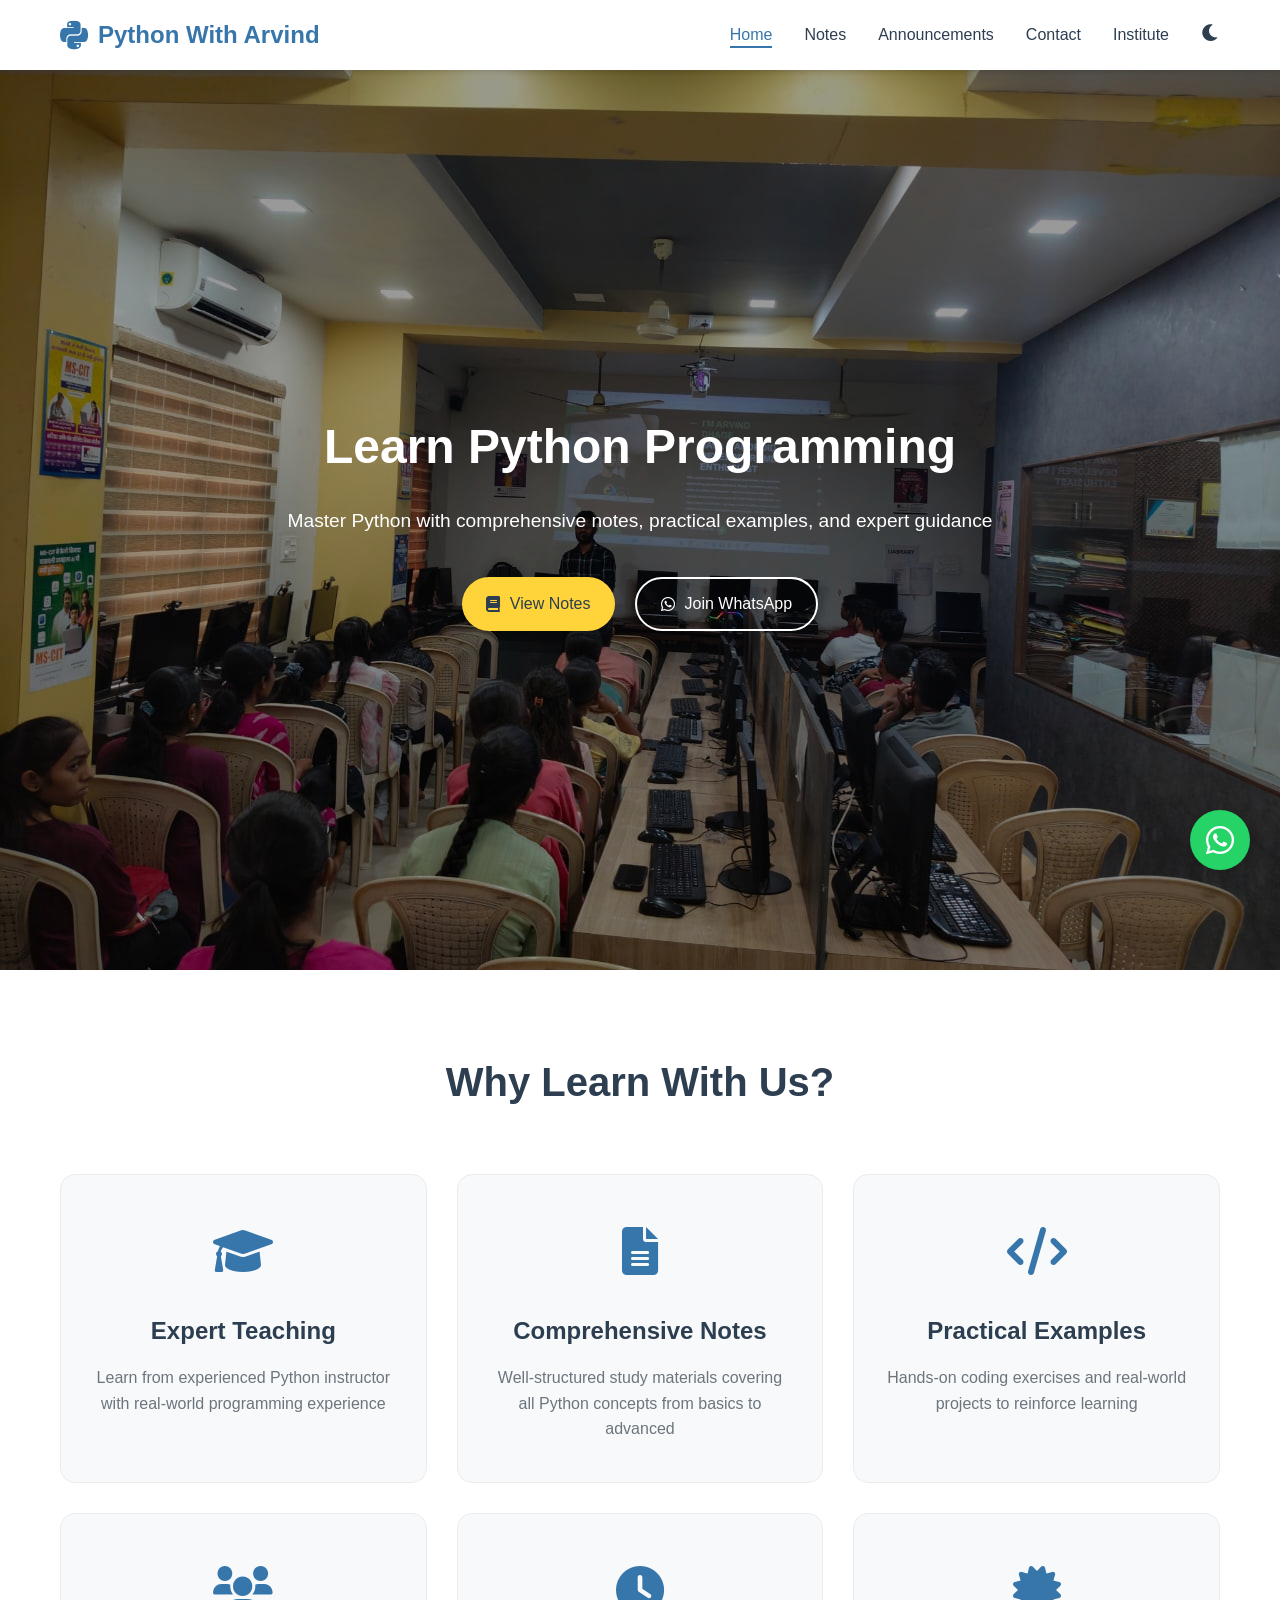
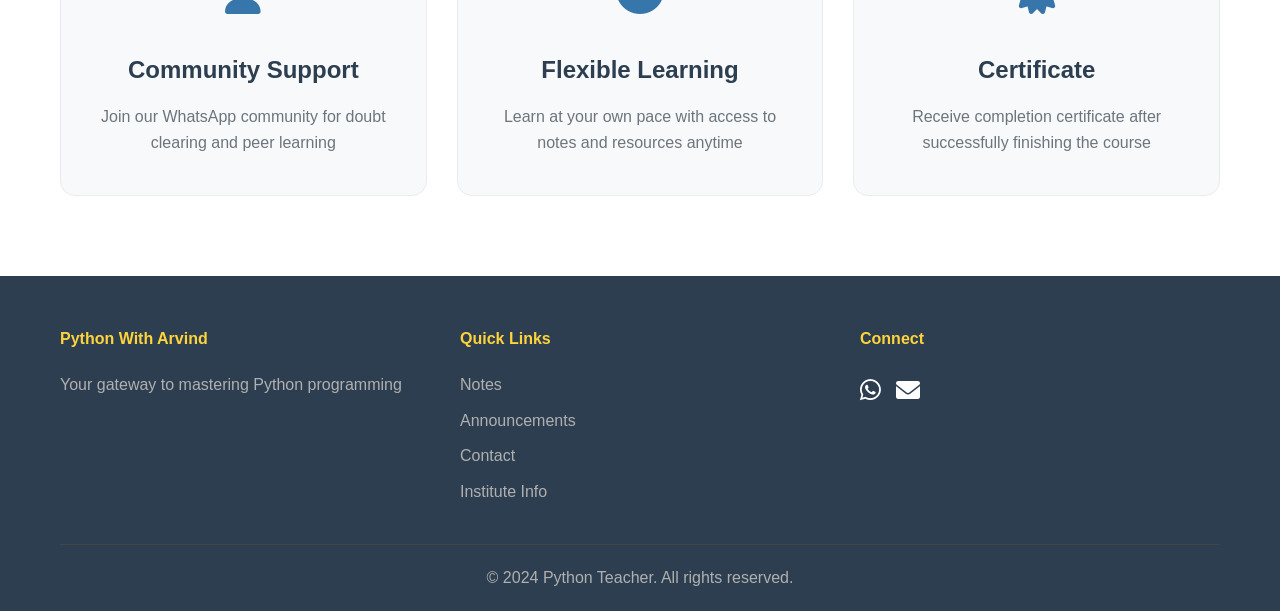
==== index.html @ 3500ff98 "All website uptodate" ====
<!DOCTYPE html>
<html lang="en">
<head>
    <meta charset="UTF-8">
    <meta name="viewport" content="width=device-width, initial-scale=1.0">
    <title>Python With Arvind</title>
    <link rel="stylesheet" href="styles.css">
    <link rel="stylesheet" href="https://cdnjs.cloudflare.com/ajax/libs/font-awesome/6.0.0/css/all.min.css">
</head>
<body>
    <!-- Navigation -->
    <nav class="navbar">
        <div class="nav-container">
            <div class="nav-logo">
                <i class="fab fa-python"></i>
                <span>Python With Arvind</span>
            </div>
            <ul class="nav-menu">
                <li><a href="index.html" class="nav-link active">Home</a></li>
                <li><a href="notes.html" class="nav-link">Notes</a></li>
                <li><a href="announcements.html" class="nav-link">Announcements</a></li>
                <li><a href="contact.html" class="nav-link">Contact</a></li>
                <li><a href="institute.html" class="nav-link">Institute</a></li>
                <li>
                    <button class="dark-mode-toggle" id="darkModeToggle">
                        <i class="fas fa-moon"></i>
                    </button>
                </li>
            </ul>
            <div class="hamburger">
                <span></span>
                <span></span>
                <span></span>
            </div>
        </div>
    </nav>

    <!-- Hero Section -->
    <section class="hero">
        <div class="hero-slider">
            <div class="hero-slide active" style="background-image: url('image/img1.jpeg')"></div>
            <div class="hero-slide" style="background-image: url('image/img2.jpeg')"></div>
            <div class="hero-slide" style="background-image: url('image/img3.jpeg')"></div>
            <div class="hero-slide" style="background-image: url('image/img4.jpeg')"></div>
            <div class="hero-slide" style="background-image: url('image/img5.jpeg')"></div>
            <div class="hero-slide" style="background-image: url('image/img6.jpeg')"></div>
            <div class="hero-slide" style="background-image: url('image/img7.jpeg')"></div>
            <div class="hero-slide" style="background-image: url('image/img8.jpeg')"></div>
            <div class="hero-slide" style="background-image: url('image/img9.jpeg')"></div>
        </div>
        <div class="hero-overlay"></div>
        <div class="hero-content">
            <h1 class="hero-title">Learn Python Programming</h1>
            <p class="hero-subtitle">Master Python with comprehensive notes, practical examples, and expert guidance</p>
            <div class="hero-buttons">
                <a href="notes.html" class="btn btn-primary">
                    <i class="fas fa-book"></i>
                    View Notes
                </a>
                <a href="https://wa.me/1234567890" class="btn btn-secondary" target="_blank">
                    <i class="fab fa-whatsapp"></i>
                    Join WhatsApp
                </a>
            </div>
        </div>
    </section>

    <!-- Features Section -->
    <section class="features">
        <div class="container">
            <h2 class="section-title">Why Learn With Us?</h2>
            <div class="features-grid">
                <div class="feature-card">
                    <div class="feature-icon">
                        <i class="fas fa-graduation-cap"></i>
                    </div>
                    <h3>Expert Teaching</h3>
                    <p>Learn from experienced Python instructor with real-world programming experience</p>
                </div>
                <div class="feature-card">
                    <div class="feature-icon">
                        <i class="fas fa-file-alt"></i>
                    </div>
                    <h3>Comprehensive Notes</h3>
                    <p>Well-structured study materials covering all Python concepts from basics to advanced</p>
                </div>
                <div class="feature-card">
                    <div class="feature-icon">
                        <i class="fas fa-code"></i>
                    </div>
                    <h3>Practical Examples</h3>
                    <p>Hands-on coding exercises and real-world projects to reinforce learning</p>
                </div>
                <div class="feature-card">
                    <div class="feature-icon">
                        <i class="fas fa-users"></i>
                    </div>
                    <h3>Community Support</h3>
                    <p>Join our WhatsApp community for doubt clearing and peer learning</p>
                </div>
                <div class="feature-card">
                    <div class="feature-icon">
                        <i class="fas fa-clock"></i>
                    </div>
                    <h3>Flexible Learning</h3>
                    <p>Learn at your own pace with access to notes and resources anytime</p>
                </div>
                <div class="feature-card">
                    <div class="feature-icon">
                        <i class="fas fa-certificate"></i>
                    </div>
                    <h3>Certificate</h3>
                    <p>Receive completion certificate after successfully finishing the course</p>
                </div>
            </div>
        </div>
    </section>

    <!-- WhatsApp Floating Button -->
    <a href="https://wa.me/1234567890" class="whatsapp-float" target="_blank">
        <i class="fab fa-whatsapp"></i>
    </a>

    <!-- Footer -->
    <footer class="footer">
        <div class="container">
            <div class="footer-content">
                <div class="footer-section">
                    <h4>Python With Arvind</h4>
                    <p>Your gateway to mastering Python programming</p>
                </div>
                <div class="footer-section">
                    <h4>Quick Links</h4>
                    <ul>
                        <li><a href="notes.html">Notes</a></li>
                        <li><a href="announcements.html">Announcements</a></li>
                        <li><a href="contact.html">Contact</a></li>
                        <li><a href="institute.html">Institute Info</a></li>
                    </ul>
                </div>
                <div class="footer-section">
                    <h4>Connect</h4>
                    <div class="social-links">
                        <a href="https://wa.me/1234567890" target="_blank">
                            <i class="fab fa-whatsapp"></i>
                        </a>
                        <a href="mailto:teacher@example.com">
                            <i class="fas fa-envelope"></i>
                        </a>
                    </div>
                </div>
            </div>
            <div class="footer-bottom">
                <p>&copy; 2024 Python Teacher. All rights reserved.</p>
            </div>
        </div>
    </footer>

    <script src="script.js"></script>
</body>
</html>
---- styles.css ----
/* CSS Variables */
:root {
    --primary-color: #3776ab;
    --secondary-color: #4b8bbe;
    --accent-color: #ffd43b;
    --text-dark: #2c3e50;
    --text-light: #6c757d;
    --bg-light: #f8f9fa;
    --bg-white: #ffffff;
    --border-color: #e9ecef;
    --shadow-sm: 0 2px 4px rgba(0,0,0,0.1);
    --shadow-md: 0 4px 6px rgba(0,0,0,0.1);
    --shadow-lg: 0 10px 15px rgba(0,0,0,0.1);
    --transition: all 0.3s ease;
}

/* Dark Mode Variables */
body.dark-mode {
    --primary-color: #4b8bbe;
    --secondary-color: #5ca0d2;
    --accent-color: #ffe066;
    --text-dark: #e9ecef;
    --text-light: #adb5bd;
    --bg-light: #1a1d23;
    --bg-white: #2d3748;
    --border-color: #4a5568;
    --shadow-sm: 0 2px 4px rgba(0,0,0,0.3);
    --shadow-md: 0 4px 6px rgba(0,0,0,0.3);
    --shadow-lg: 0 10px 15px rgba(0,0,0,0.3);
}

/* Reset and Base Styles */
* {
    margin: 0;
    padding: 0;
    box-sizing: border-box;
}

body {
    font-family: 'Segoe UI', Tahoma, Geneva, Verdana, sans-serif;
    line-height: 1.6;
    color: var(--text-dark);
    background-color: var(--bg-light);
    transition: var(--transition);
}

.container {
    max-width: 1200px;
    margin: 0 auto;
    padding: 0 20px;
}

/* Navigation */
.navbar {
    background-color: var(--bg-white);
    box-shadow: var(--shadow-sm);
    position: sticky;
    top: 0;
    z-index: 1000;
    transition: var(--transition);
}

.nav-container {
    max-width: 1200px;
    margin: 0 auto;
    padding: 0 20px;
    display: flex;
    justify-content: space-between;
    align-items: center;
    height: 70px;
}

.nav-logo {
    display: flex;
    align-items: center;
    font-size: 1.5rem;
    font-weight: bold;
    color: var(--primary-color);
}

.nav-logo i {
    margin-right: 10px;
    font-size: 2rem;
}

.nav-menu {
    display: flex;
    list-style: none;
    align-items: center;
    gap: 2rem;
}

.nav-link {
    text-decoration: none;
    color: var(--text-dark);
    font-weight: 500;
    transition: var(--transition);
    position: relative;
}

.nav-link:hover,
.nav-link.active {
    color: var(--primary-color);
}

.nav-link.active::after {
    content: '';
    position: absolute;
    bottom: -5px;
    left: 0;
    right: 0;
    height: 2px;
    background-color: var(--primary-color);
}

.dark-mode-toggle {
    background: none;
    border: none;
    font-size: 1.2rem;
    color: var(--text-dark);
    cursor: pointer;
    transition: var(--transition);
}

.dark-mode-toggle:hover {
    color: var(--primary-color);
}

.hamburger {
    display: none;
    flex-direction: column;
    cursor: pointer;
}

.hamburger span {
    width: 25px;
    height: 3px;
    background-color: var(--text-dark);
    margin: 3px 0;
    transition: var(--transition);
}

/* Hero Section */
.hero {
    position: relative;
    color: white;
    padding: 100px 0;
    text-align: center;
    min-height: 100vh;
    display: flex;
    align-items: center;
    justify-content: center;
    overflow: hidden;
}

.hero-slider {
    position: absolute;
    top: 0;
    left: 0;
    width: 100%;
    height: 100%;
    z-index: 1;
}

.hero-slide {
    position: absolute;
    top: 0;
    left: 0;
    width: 100%;
    height: 100%;
    background-size: cover;
    background-position: center;
    background-repeat: no-repeat;
    opacity: 0;
    transition: opacity 1.5s ease-in-out;
}

.hero-slide.active {
    opacity: 1;
}

.hero-overlay {
    position: absolute;
    top: 0;
    left: 0;
    width: 100%;
    height: 100%;
    background: rgba(0, 0, 0, 0.4);
    z-index: 2;
}

.hero-content {
    position: relative;
    z-index: 3;
    max-width: 800px;
    margin: 0 auto;
    padding: 0 20px;
}

.hero-title {
    font-size: 3rem;
    margin-bottom: 20px;
    animation: fadeInUp 1s ease;
}

.hero-subtitle {
    font-size: 1.2rem;
    margin-bottom: 40px;
    opacity: 0.9;
    animation: fadeInUp 1s ease 0.2s;
    animation-fill-mode: both;
}

.hero-buttons {
    display: flex;
    gap: 20px;
    justify-content: center;
    flex-wrap: wrap;
    animation: fadeInUp 1s ease 0.4s;
    animation-fill-mode: both;
}

/* Buttons */
.btn {
    display: inline-flex;
    align-items: center;
    gap: 10px;
    padding: 12px 24px;
    text-decoration: none;
    border-radius: 50px;
    font-weight: 500;
    transition: var(--transition);
    border: none;
    cursor: pointer;
    font-size: 1rem;
}

.btn-primary {
    background-color: var(--accent-color);
    color: var(--text-dark);
}

.btn-primary:hover {
    transform: translateY(-2px);
    box-shadow: var(--shadow-lg);
}

.btn-secondary {
    background-color: transparent;
    color: white;
    border: 2px solid white;
}

.btn-secondary:hover {
    background-color: white;
    color: var(--primary-color);
    transform: translateY(-2px);
}

/* Features Section */
.features {
    padding: 80px 0;
    background-color: var(--bg-white);
}

.section-title {
    text-align: center;
    font-size: 2.5rem;
    margin-bottom: 60px;
    color: var(--text-dark);
}

.features-grid {
    display: grid;
    grid-template-columns: repeat(auto-fit, minmax(300px, 1fr));
    gap: 30px;
}

.feature-card {
    background-color: var(--bg-light);
    padding: 40px 30px;
    border-radius: 15px;
    text-align: center;
    transition: var(--transition);
    border: 1px solid var(--border-color);
}

.feature-card:hover {
    transform: translateY(-10px);
    box-shadow: var(--shadow-lg);
    border-color: var(--primary-color);
}

.feature-icon {
    font-size: 3rem;
    color: var(--primary-color);
    margin-bottom: 20px;
}

.feature-card h3 {
    font-size: 1.5rem;
    margin-bottom: 15px;
    color: var(--text-dark);
}

.feature-card p {
    color: var(--text-light);
    line-height: 1.6;
}

/* Page Header */
.page-header {
    position: relative;
    color: white;
    padding: 80px 0;
    text-align: center;
    min-height: 60vh;
    display: flex;
    align-items: center;
    justify-content: center;
    overflow: hidden;
    background: linear-gradient(135deg, #3776ab);
}

.institute-slider {
    position: absolute;
    top: 0;
    left: 0;
    width: 100%;
    height: 100%;
    z-index: 1;
}

.institute-slide {
    position: absolute;
    top: 0;
    left: 0;
    width: 100%;
    height: 100%;
    background-size: cover;
    background-position: center;
    background-repeat: no-repeat;
    opacity: 0;
    transition: opacity 1.2s ease-in-out;
}

.institute-slide.active {
    opacity: 1;
}

.institute-overlay {
    position: absolute;
    top: 0;
    left: 0;
    width: 100%;
    height: 100%;
    background: rgba(0, 0, 0, 0.2);
    z-index: 2;
}

.slider-dots {
    position: absolute;
    bottom: 30px;
    left: 50%;
    transform: translateX(-50%);
    display: flex;
    gap: 12px;
    z-index: 4;
}

.dot {
    width: 12px;
    height: 12px;
    border-radius: 50%;
    background-color: rgba(255, 255, 255, 0.5);
    cursor: pointer;
    transition: all 0.3s ease;
    border: 2px solid rgba(255, 255, 255, 0.8);
}

.dot.active,
.dot:hover {
    background-color: white;
    transform: scale(1.2);
}

.page-header .container {
    position: relative;
    z-index: 3;
}

.page-header h1 {
    font-size: 2.5rem;
    margin-bottom: 15px;
}

.page-header p {
    font-size: 1.1rem;
    opacity: 0.9;
}

/* Notes Section */
.notes-section {
    padding: 80px 0;
    background-color: var(--bg-white);
}

.notes-grid {
    display: grid;
    grid-template-columns: repeat(auto-fit, minmax(200px, 1fr));
    gap: 25px;
}

.note-card {
    background-color: var(--bg-light);
    border: 2px solid var(--border-color);
    border-radius: 15px;
    padding: 30px 20px;
    text-align: center;
    cursor: pointer;
    transition: var(--transition);
    aspect-ratio: 1;
    display: flex;
    flex-direction: column;
    justify-content: center;
    align-items: center;
}

.note-card:hover {
    transform: translateY(-5px);
    box-shadow: var(--shadow-md);
    border-color: var(--primary-color);
    background-color: var(--primary-color);
    color: white;
}

.note-card:hover .note-number,
.note-card:hover .note-title,
.note-card:hover .note-icon {
    color: white;
}

.note-number {
    font-size: 1.2rem;
    font-weight: bold;
    color: var(--primary-color);
    margin-bottom: 10px;
}

.note-title {
    font-size: 1rem;
    color: var(--text-dark);
    margin-bottom: 15px;
    font-weight: 500;
}

.note-icon {
    font-size: 2rem;
    color: var(--accent-color);
}

/* Announcements Section */
.announcements-section {
    padding: 80px 0;
    background-color: var(--bg-white);
}

.announcements-list {
    max-width: 800px;
    margin: 0 auto;
}

.announcement-item {
    background-color: var(--bg-light);
    border-left: 4px solid var(--primary-color);
    padding: 25px;
    margin-bottom: 20px;
    border-radius: 8px;
    transition: var(--transition);
}

.announcement-item:hover {
    transform: translateX(10px);
    box-shadow: var(--shadow-md);
}

.announcement-date {
    display: flex;
    align-items: center;
    gap: 10px;
    color: var(--primary-color);
    font-weight: 500;
    margin-bottom: 10px;
}

.announcement-content h3 {
    color: var(--text-dark);
    margin-bottom: 10px;
}

.announcement-content p {
    color: var(--text-light);
    line-height: 1.6;
}

/* Contact Section */
.contact-section {
    padding: 80px 0;
    background-color: var(--bg-white);
}

.contact-content {
    display: grid;
    grid-template-columns: 1fr 1fr;
    gap: 60px;
    align-items: start;
}

.contact-info h2 {
    color: var(--text-dark);
    margin-bottom: 20px;
}

.contact-info p {
    color: var(--text-light);
    margin-bottom: 40px;
    line-height: 1.6;
}

.contact-items {
    display: flex;
    flex-direction: column;
    gap: 30px;
}

.contact-item {
    display: flex;
    align-items: flex-start;
    gap: 20px;
}

.contact-icon {
    background-color: var(--primary-color);
    color: white;
    width: 50px;
    height: 50px;
    border-radius: 50%;
    display: flex;
    align-items: center;
    justify-content: center;
    font-size: 1.2rem;
    flex-shrink: 0;
}

.contact-details h3 {
    color: var(--text-dark);
    margin-bottom: 10px;
}

.contact-details a {
    color: var(--primary-color);
    text-decoration: none;
    display: block;
    margin-bottom: 5px;
}

.contact-details a:hover {
    text-decoration: underline;
}

.contact-details p {
    color: var(--text-light);
}

/* Contact Form */
.contact-form {
    background-color: var(--bg-light);
    padding: 40px;
    border-radius: 15px;
}

.contact-form h2 {
    color: var(--text-dark);
    margin-bottom: 30px;
}

.form-group {
    margin-bottom: 25px;
}

.form-group label {
    display: block;
    margin-bottom: 8px;
    color: var(--text-dark);
    font-weight: 500;
}

.form-group input,
.form-group select,
.form-group textarea {
    width: 100%;
    padding: 12px 15px;
    border: 1px solid var(--border-color);
    border-radius: 8px;
    font-size: 1rem;
    background-color: var(--bg-white);
    color: var(--text-dark);
    transition: var(--transition);
}

.form-group input:focus,
.form-group select:focus,
.form-group textarea:focus {
    outline: none;
    border-color: var(--primary-color);
    box-shadow: 0 0 0 3px rgba(55, 118, 171, 0.1);
}

/* Institute Section */
.institute-section {
    padding: 80px 0;
    background-color: var(--bg-white);
}

.institute-grid {
    display: grid;
    grid-template-columns: repeat(auto-fit, minmax(350px, 1fr));
    gap: 30px;
}

.institute-card {
    background-color: var(--bg-light);
    border-radius: 15px;
    overflow: hidden;
    transition: var(--transition);
    border: 1px solid var(--border-color);
}

.institute-card:hover {
    transform: translateY(-5px);
    box-shadow: var(--shadow-lg);
}

.card-header {
    background-color: var(--primary-color);
    color: white;
    padding: 20px;
    display: flex;
    align-items: center;
    gap: 15px;
}

.card-header i {
    font-size: 1.5rem;
}

.card-header h2 {
    font-size: 1.3rem;
}

.card-content {
    padding: 25px;
}

.card-content ul {
    list-style: none;
    margin-top: 15px;
}

.card-content ul li {
    padding: 8px 0;
    border-bottom: 1px solid var(--border-color);
    color: var(--text-light);
}

.card-content ul li:last-child {
    border-bottom: none;
}

.card-content address {
    font-style: normal;
    line-height: 1.8;
    color: var(--text-light);
}

.map-button-container {
    text-align: center;
    margin-top: 20px;
}

.map-button-container .btn {
    display: inline-flex;
    align-items: center;
    gap: 10px;
    text-decoration: none;
    padding: 12px 24px;
    border-radius: 50px;
    font-weight: 500;
    transition: var(--transition);
    border: none;
    cursor: pointer;
    font-size: 1rem;
    background-color: var(--accent-color);
    color: var(--text-dark);
}

.map-button-container .btn:hover {
    transform: translateY(-2px);
    box-shadow: var(--shadow-lg);
}

.timing-schedule {
    display: flex;
    flex-direction: column;
    gap: 20px;
}

.timing-item {
    padding-bottom: 15px;
    border-bottom: 1px solid var(--border-color);
}

.timing-item:last-child {
    border-bottom: none;
}

.timing-item strong {
    color: var(--text-dark);
    display: block;
    margin-bottom: 5px;
}

.timing-item p {
    color: var(--text-light);
}

.contact-grid {
    display: grid;
    grid-template-columns: 1fr 1fr;
    gap: 20px;
}

.contact-item {
    display: flex;
    align-items: center;
    gap: 15px;
}

.contact-item i {
    color: var(--primary-color);
    font-size: 1.2rem;
    width: 20px;
}

.contact-item div {
    flex: 1;
}

.contact-item strong {
    color: var(--text-dark);
    display: block;
    margin-bottom: 5px;
}

.contact-item a {
    color: var(--primary-color);
    text-decoration: none;
}

.contact-item a:hover {
    text-decoration: underline;
}

.facilities-grid {
    display: grid;
    grid-template-columns: repeat(2, 1fr);
    gap: 15px;
}

.facility-item {
    display: flex;
    align-items: center;
    gap: 10px;
    padding: 10px;
    background-color: var(--bg-white);
    border-radius: 8px;
}

.facility-item i {
    color: var(--primary-color);
    font-size: 1.1rem;
}

.facility-item span {
    color: var(--text-dark);
}

.courses-list {
    display: flex;
    flex-direction: column;
    gap: 15px;
}

.course-item {
    padding: 15px;
    background-color: var(--bg-white);
    border-radius: 8px;
    border-left: 3px solid var(--primary-color);
}

.course-item h4 {
    color: var(--text-dark);
    margin-bottom: 5px;
}

.course-item p {
    color: var(--text-light);
    font-size: 0.9rem;
}

/* WhatsApp Floating Button */
.whatsapp-float {
    position: fixed;
    bottom: 30px;
    right: 30px;
    background-color: #25d366;
    color: white;
    width: 60px;
    height: 60px;
    border-radius: 50%;
    display: flex;
    align-items: center;
    justify-content: center;
    font-size: 2rem;
    text-decoration: none;
    box-shadow: var(--shadow-lg);
    transition: var(--transition);
    z-index: 1000;
}

.whatsapp-float:hover {
    transform: scale(1.1);
    box-shadow: 0 15px 25px rgba(37, 211, 102, 0.3);
}

/* Footer */
.footer {
    background-color: var(--text-dark);
    color: white;
    padding: 50px 0 20px;
}

.footer-content {
    display: grid;
    grid-template-columns: repeat(auto-fit, minmax(250px, 1fr));
    gap: 40px;
    margin-bottom: 30px;
}

.footer-section h4 {
    margin-bottom: 20px;
    color: var(--accent-color);
}

.footer-section p {
    color: #b0b0b0;
    line-height: 1.6;
}

.footer-section ul {
    list-style: none;
}

.footer-section ul li {
    margin-bottom: 10px;
}

.footer-section ul li a {
    color: #b0b0b0;
    text-decoration: none;
    transition: var(--transition);
}

.footer-section ul li a:hover {
    color: var(--accent-color);
}

.social-links {
    display: flex;
    gap: 15px;
}

.social-links a {
    color: white;
    font-size: 1.5rem;
    transition: var(--transition);
}

.social-links a:hover {
    color: var(--accent-color);
    transform: translateY(-3px);
}

.footer-bottom {
    text-align: center;
    padding-top: 20px;
    border-top: 1px solid #444;
    color: #b0b0b0;
}

/* Animations */
@keyframes fadeInUp {
    from {
        opacity: 0;
        transform: translateY(30px);
    }
    to {
        opacity: 1;
        transform: translateY(0);
    }
}

/* Responsive Design */
@media (max-width: 768px) {
    .hamburger {
        display: flex;
    }

    .nav-menu {
        position: fixed;
        left: -100%;
        top: 70px;
        flex-direction: column;
        background-color: var(--bg-white);
        width: 100%;
        text-align: center;
        transition: 0.3s;
        box-shadow: var(--shadow-md);
        padding: 20px 0;
        gap: 0;
    }

    .nav-menu.active {
        left: 0;
    }

    .nav-menu li {
        margin: 15px 0;
    }

    .hero {
        padding: 80px 0;
        min-height: 70vh;
    }

    .hero-title {
        font-size: 2rem;
    }

    .hero-subtitle {
        font-size: 1rem;
    }

    .hero-buttons {
        flex-direction: column;
        align-items: center;
    }

    .features-grid {
        grid-template-columns: 1fr;
    }

    .notes-grid {
        grid-template-columns: repeat(auto-fit, minmax(150px, 1fr));
        gap: 15px;
    }

    .contact-content {
        grid-template-columns: 1fr;
        gap: 40px;
    }

    .institute-grid {
        grid-template-columns: 1fr;
    }

    .contact-grid {
        grid-template-columns: 1fr;
    }

    .facilities-grid {
        grid-template-columns: 1fr;
    }

    .footer-content {
        grid-template-columns: 1fr;
        text-align: center;
    }

    .social-links {
        justify-content: center;
    }

    .whatsapp-float {
        bottom: 20px;
        right: 20px;
        width: 50px;
        height: 50px;
        font-size: 1.5rem;
    }
}

@media (max-width: 480px) {
    .container {
        padding: 0 15px;
    }

    .hero {
        padding: 60px 0;
        min-height: 60vh;
    }

    .page-header {
        padding: 60px 0;
        min-height: 50vh;
    }

    .slider-dots {
        bottom: 20px;
        gap: 8px;
    }

    .dot {
        width: 10px;
        height: 10px;
    }

    .features,
    .notes-section,
    .announcements-section,
    .contact-section,
    .institute-section {
        padding: 60px 0;
    }

    .section-title {
        font-size: 2rem;
    }

    .page-header h1 {
        font-size: 2rem;
    }

    .contact-form {
        padding: 30px 20px;
    }

    .card-content {
        padding: 20px 15px;
    }
}
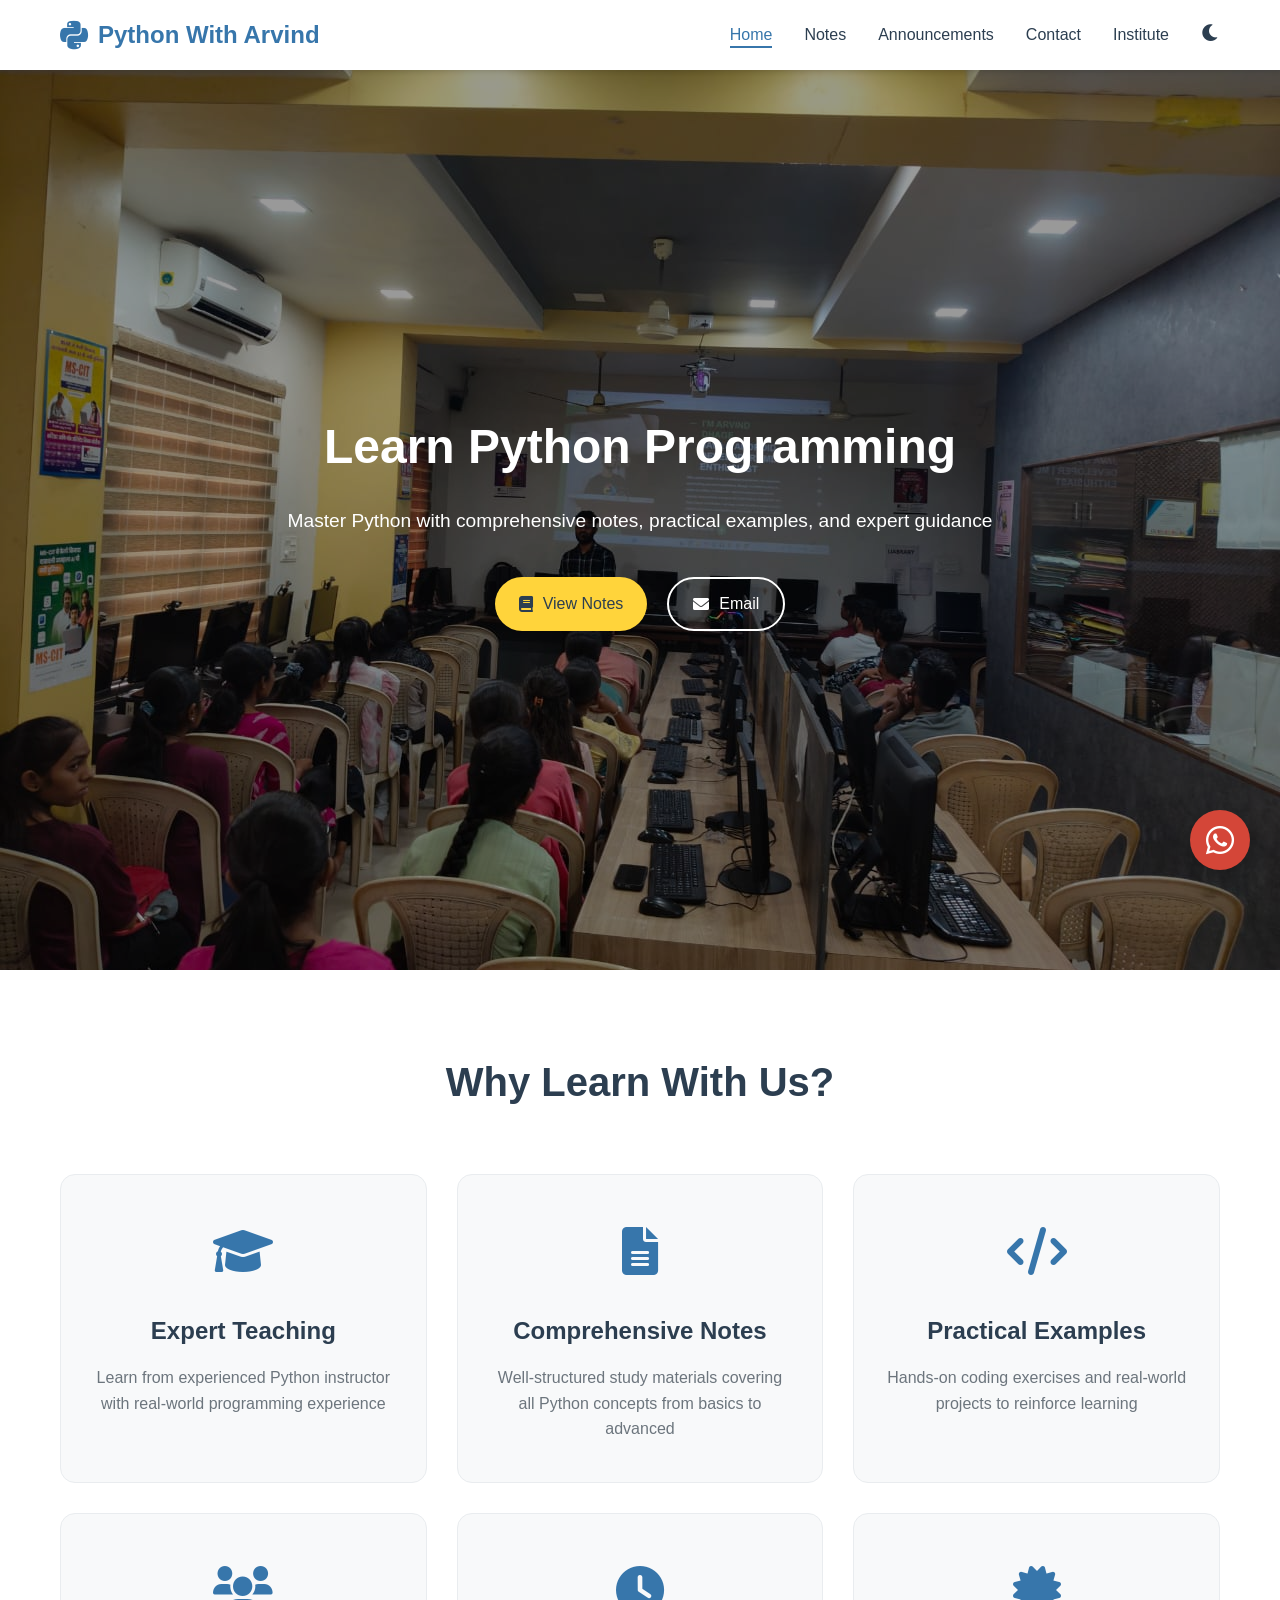
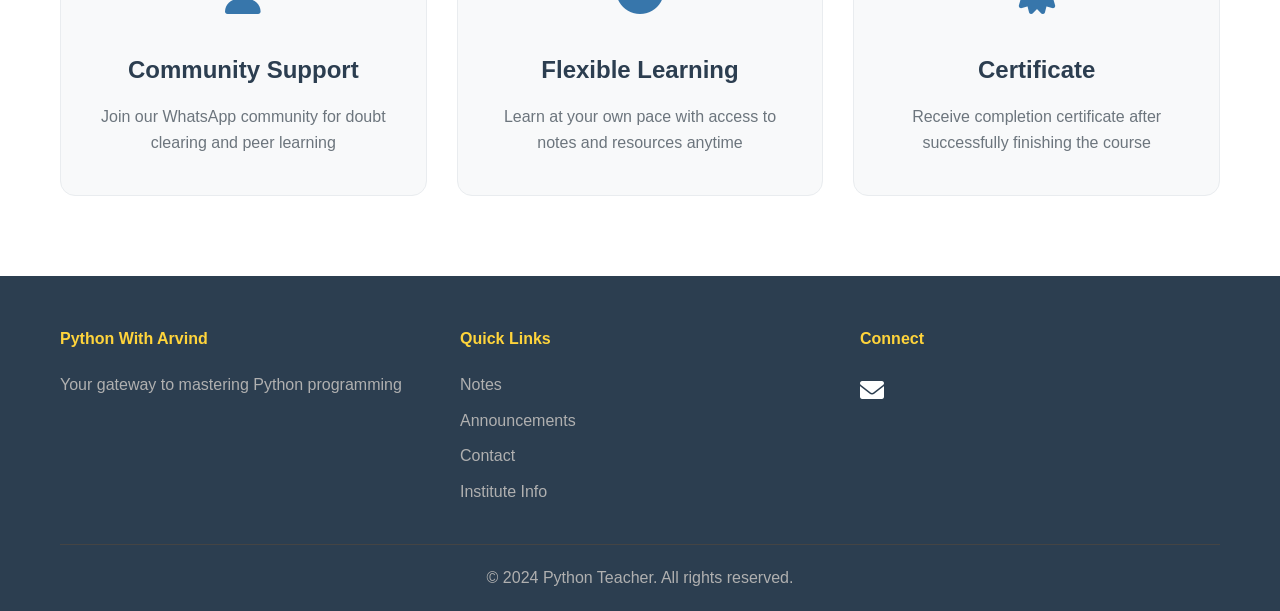
==== commit 5007ba68: "Chapter 1 notes update" ====
--- a/index.html
+++ b/index.html
@@ -57,9 +57,9 @@
                     <i class="fas fa-book"></i>
                     View Notes
                 </a>
-                <a href="https://wa.me/1234567890" class="btn btn-secondary" target="_blank">
-                    <i class="fab fa-whatsapp"></i>
-                    Join WhatsApp
+                <a href="https://mail.google.com/mail/?view=cm&fs=1&to=arvinddhage35@gmail.com" class="btn btn-secondary" target="_blank">
+                    <i class="fas fa-envelope"></i>
+                    Email
                 </a>
             </div>
         </div>
@@ -141,10 +141,8 @@
                 <div class="footer-section">
                     <h4>Connect</h4>
                     <div class="social-links">
-                        <a href="https://wa.me/1234567890" target="_blank">
-                            <i class="fab fa-whatsapp"></i>
-                        </a>
-                        <a href="mailto:teacher@example.com">
+                        
+                        <a href="https://mail.google.com/mail/?view=cm&fs=1&to=arvinddhage35@gmail.com">
                             <i class="fas fa-envelope"></i>
                         </a>
                     </div>
--- a/styles.css
+++ b/styles.css
@@ -311,6 +311,7 @@
 /* Page Header */
 .page-header {
     position: relative;
+    background-color: #4facfe;
     color: white;
     padding: 80px 0;
     text-align: center;
@@ -319,7 +320,47 @@
     align-items: center;
     justify-content: center;
     overflow: hidden;
-    background: linear-gradient(135deg, #3776ab);
+}
+
+.contact-slider {
+    position: absolute;
+    top: 0;
+    left: 0;
+    width: 100%;
+    height: 100%;
+    z-index: 1;
+}
+
+.contact-slide {
+    position: absolute;
+    top: 0;
+    left: 0;
+    width: 100%;
+    height: 100%;
+    background-size: cover;
+    background-position: center;
+    background-repeat: no-repeat;
+    opacity: 0;
+    transition: opacity 1.2s ease-in-out;
+}
+
+.contact-slide.active {
+    opacity: 1;
+}
+
+.contact-overlay {
+    position: absolute;
+    top: 0;
+    left: 0;
+    width: 100%;
+    height: 100%;
+    background: rgba(0, 0, 0, 0.3);
+    z-index: 2;
+}
+
+.page-header .container {
+    position: relative;
+    z-index: 3;
 }
 
 .institute-slider {
@@ -823,7 +864,7 @@
     position: fixed;
     bottom: 30px;
     right: 30px;
-    background-color: #25d366;
+    background-color: #d44638; /* Gmail red */
     color: white;
     width: 60px;
     height: 60px;
@@ -833,14 +874,14 @@
     justify-content: center;
     font-size: 2rem;
     text-decoration: none;
-    box-shadow: var(--shadow-lg);
-    transition: var(--transition);
+    box-shadow: 0 10px 20px rgba(0,0,0,0.2);
+    transition: 0.3s;
     z-index: 1000;
 }
 
 .whatsapp-float:hover {
     transform: scale(1.1);
-    box-shadow: 0 15px 25px rgba(37, 211, 102, 0.3);
+    box-shadow: 0 15px 25px rgba(212, 70, 56, 0.4);
 }
 
 /* Footer */
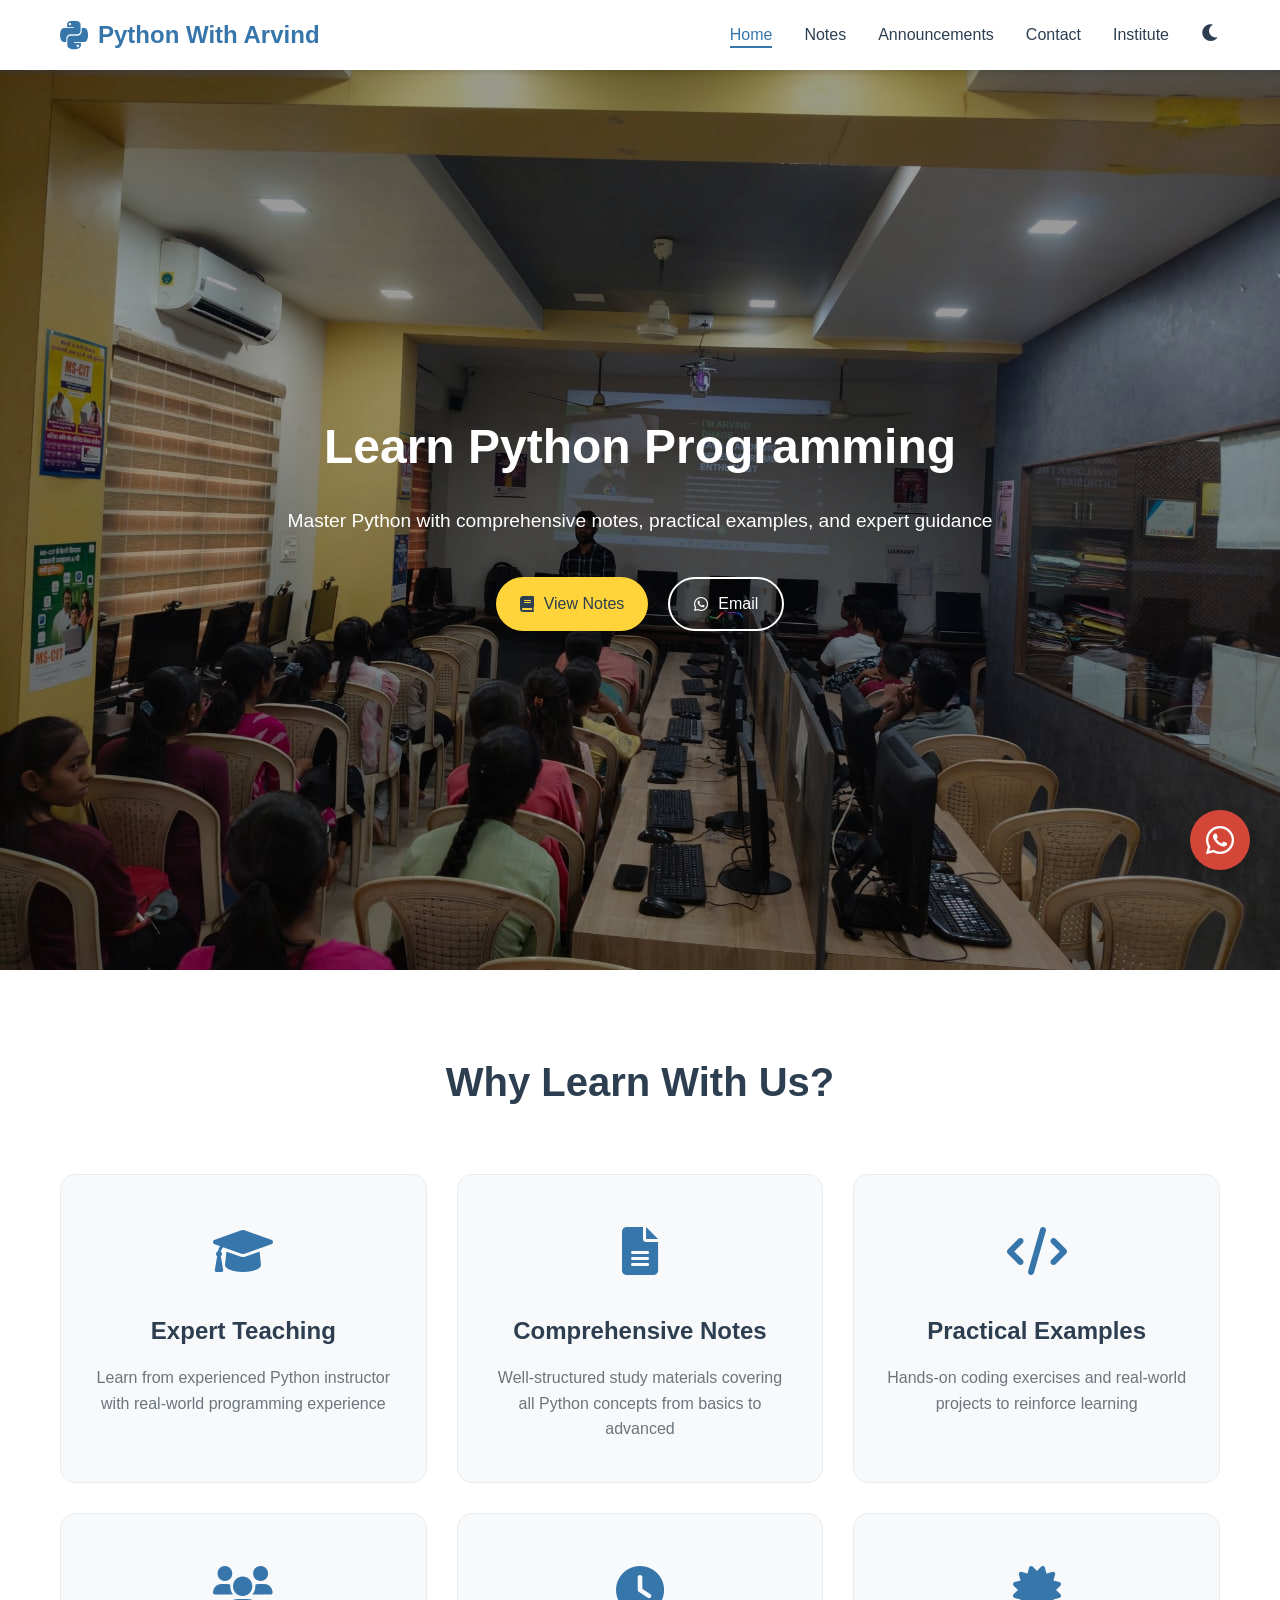
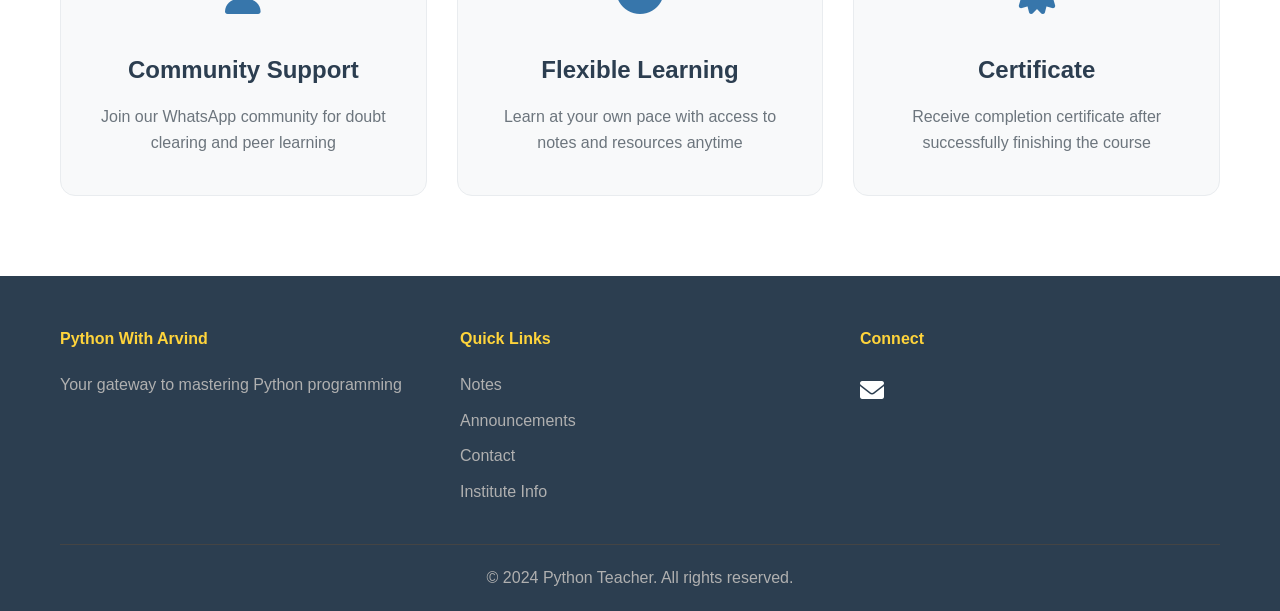
==== commit 00680fa0: "number update" ====
--- a/index.html
+++ b/index.html
@@ -57,8 +57,8 @@
                     <i class="fas fa-book"></i>
                     View Notes
                 </a>
-                <a href="https://mail.google.com/mail/?view=cm&fs=1&to=arvinddhage35@gmail.com" class="btn btn-secondary" target="_blank">
-                    <i class="fas fa-envelope"></i>
+                <a href="https://wa.me/7030226405" class="btn btn-secondary" target="_blank">
+                    <i class="fab fa-whatsapp"></i>
                     Email
                 </a>
             </div>
